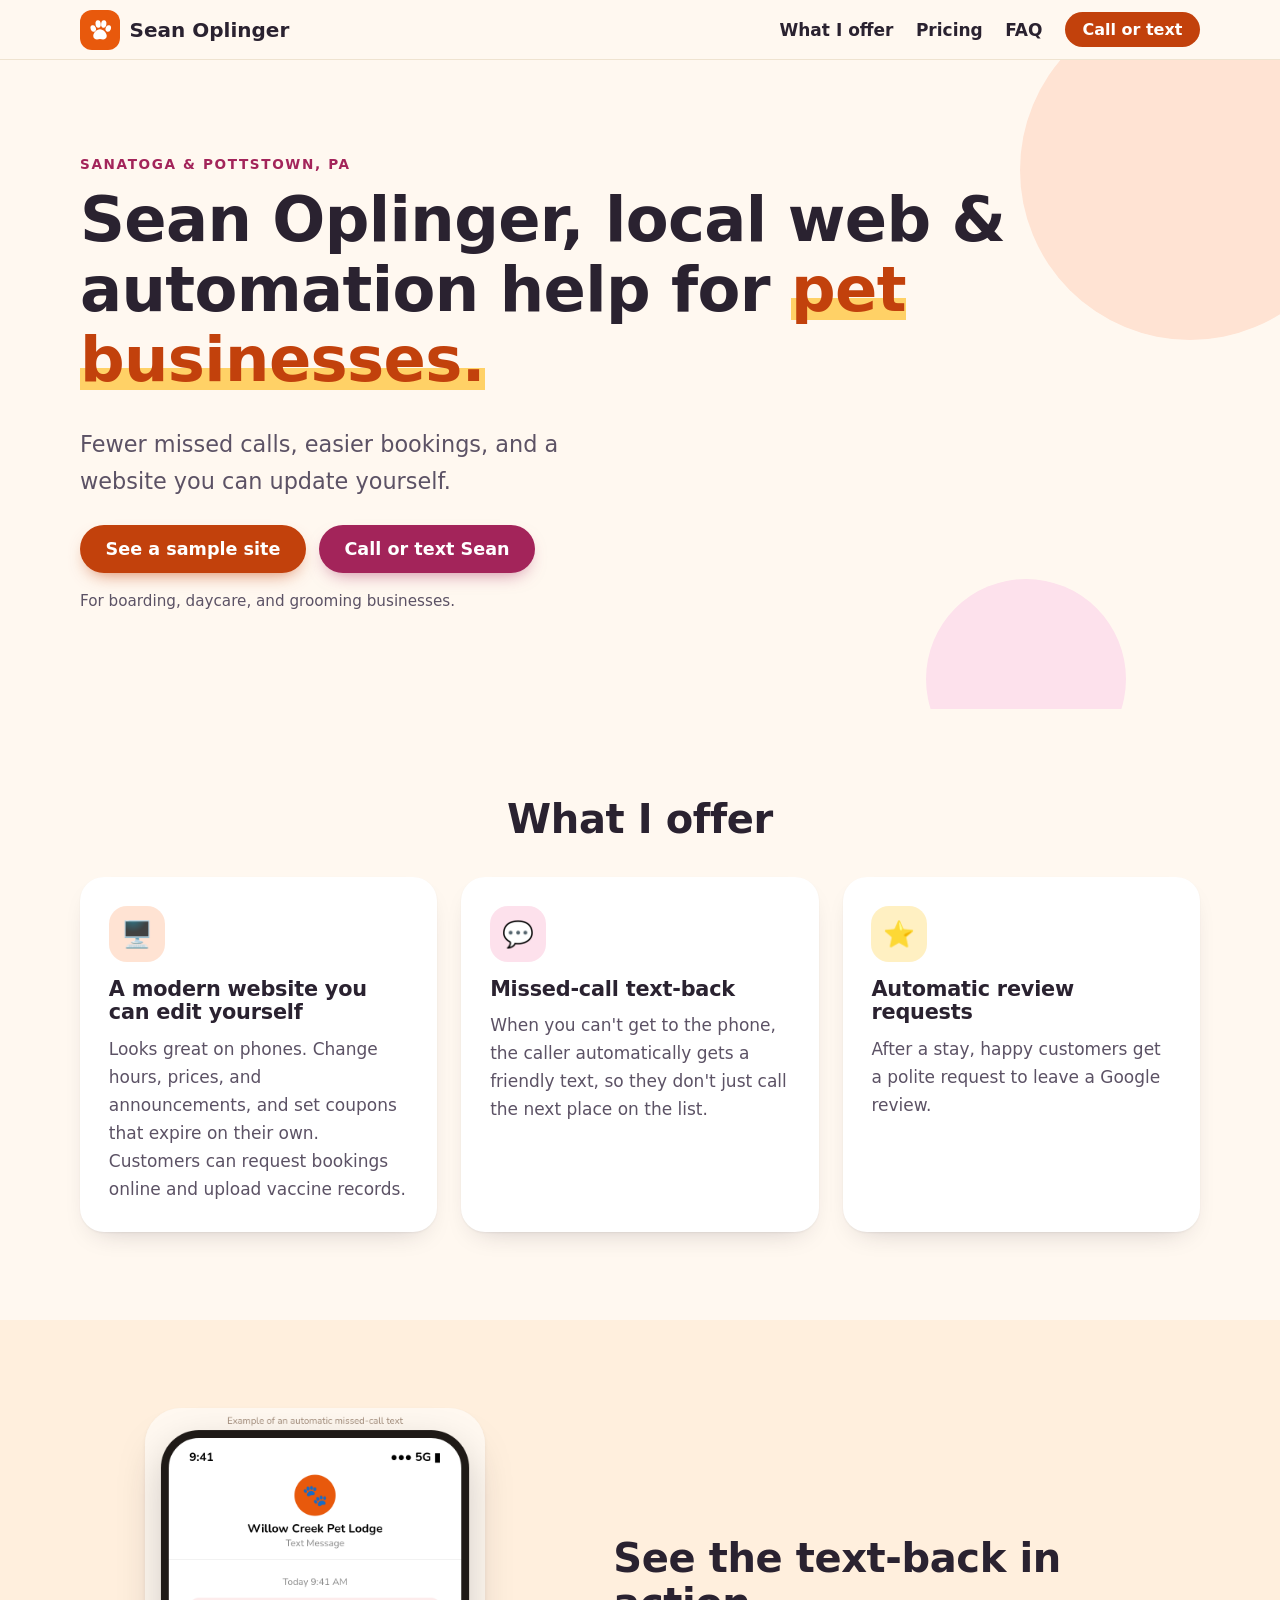
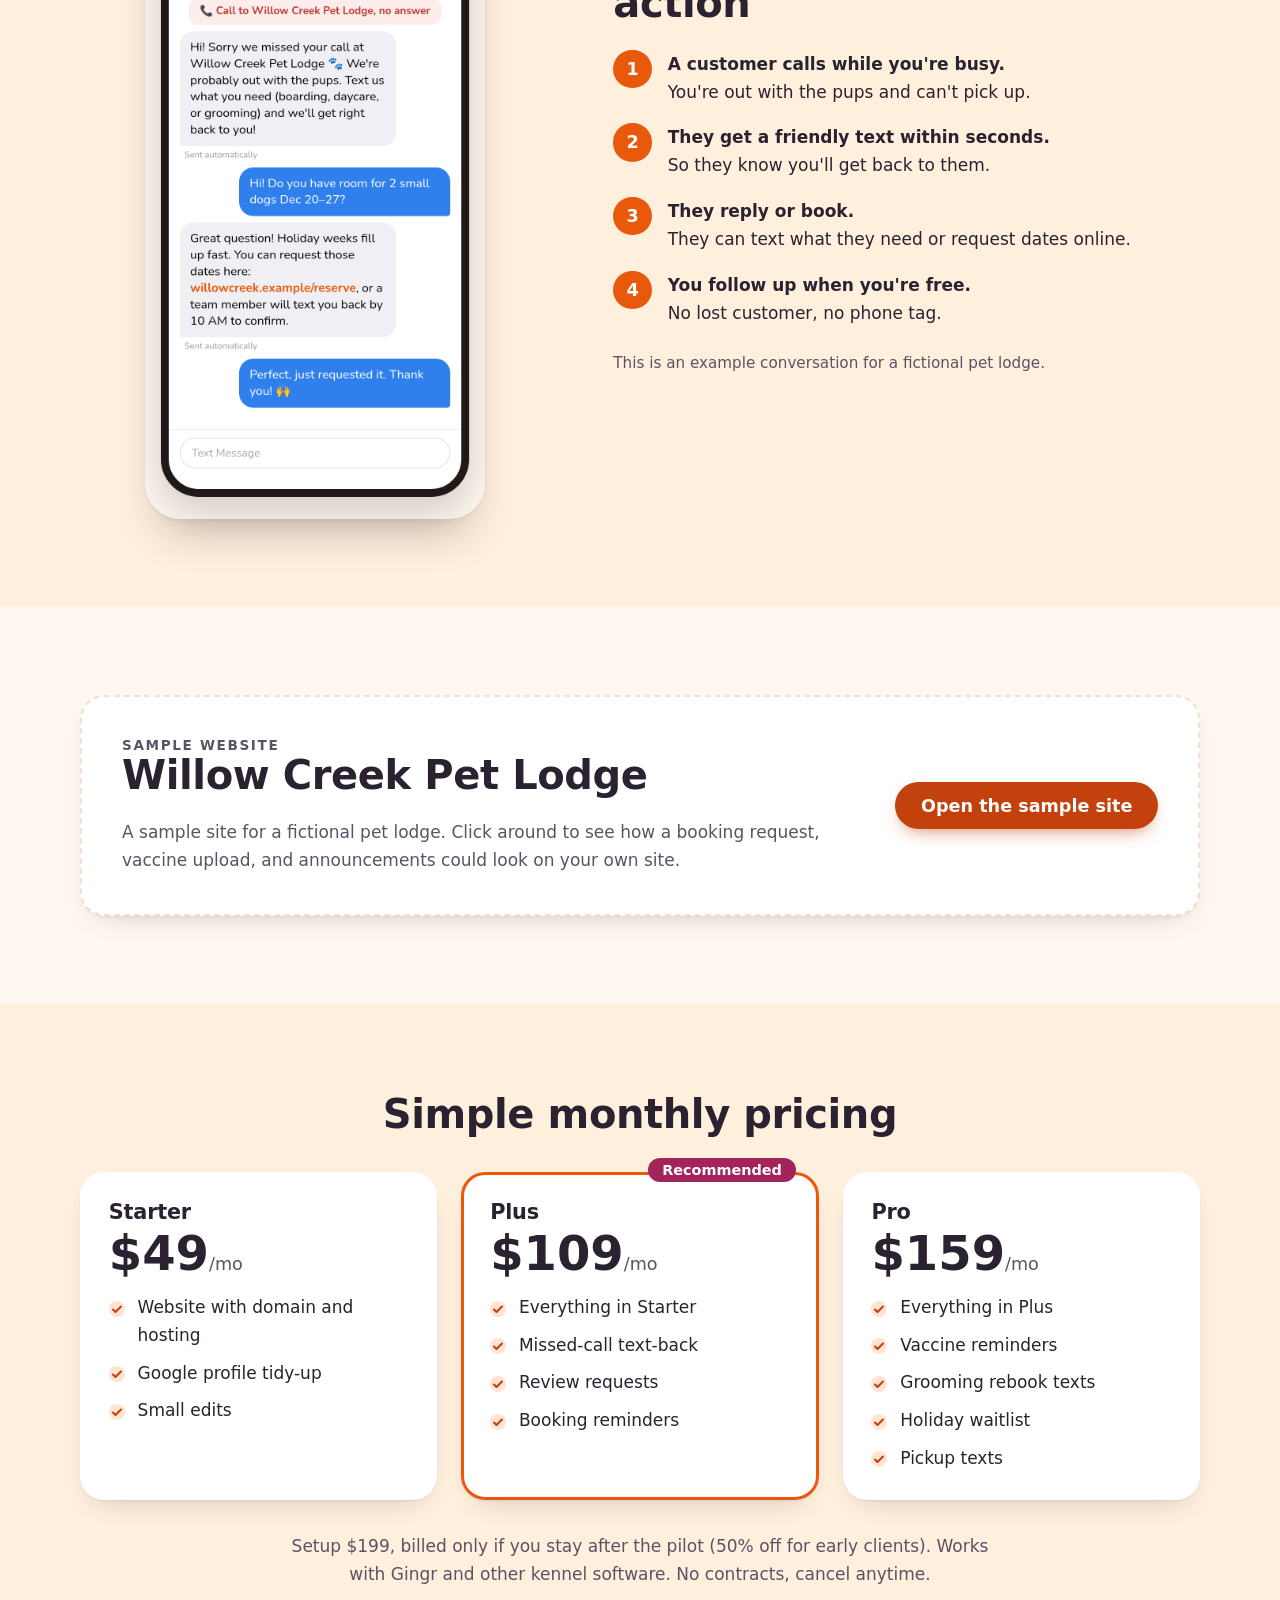
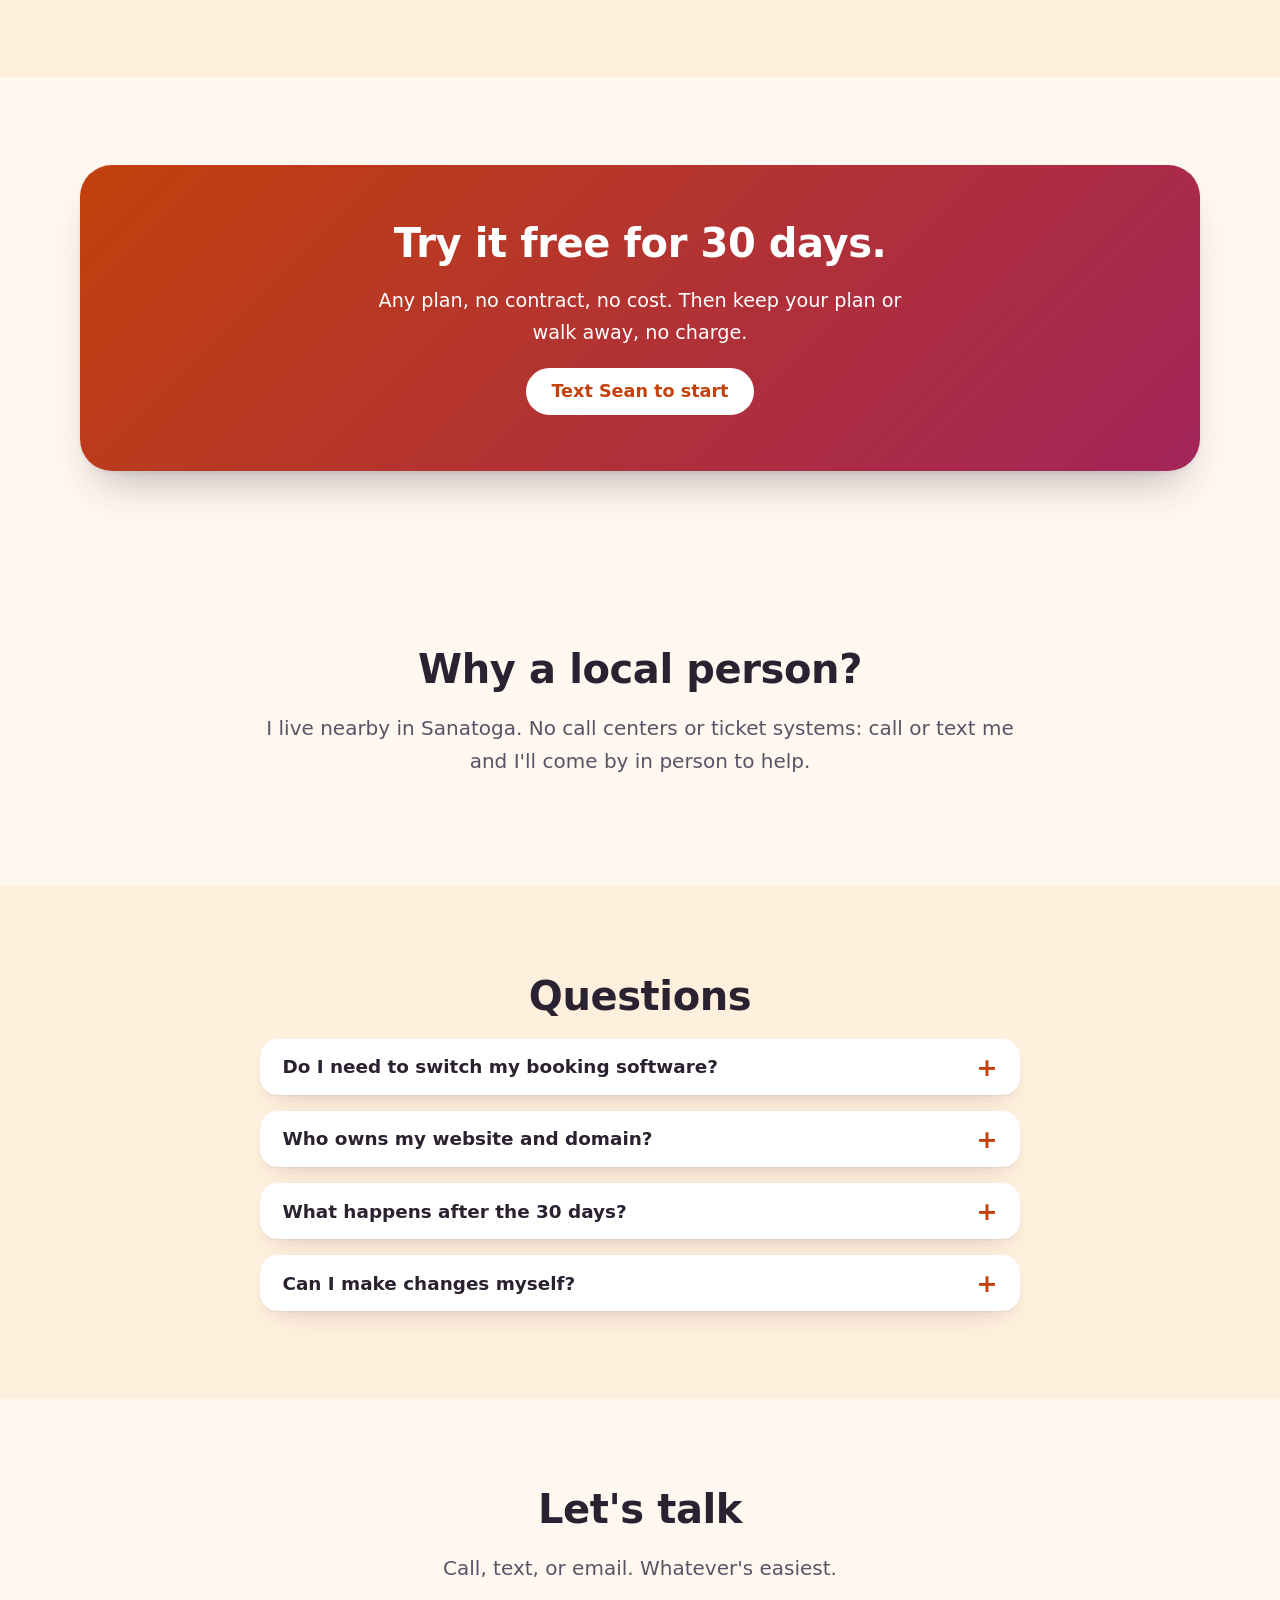
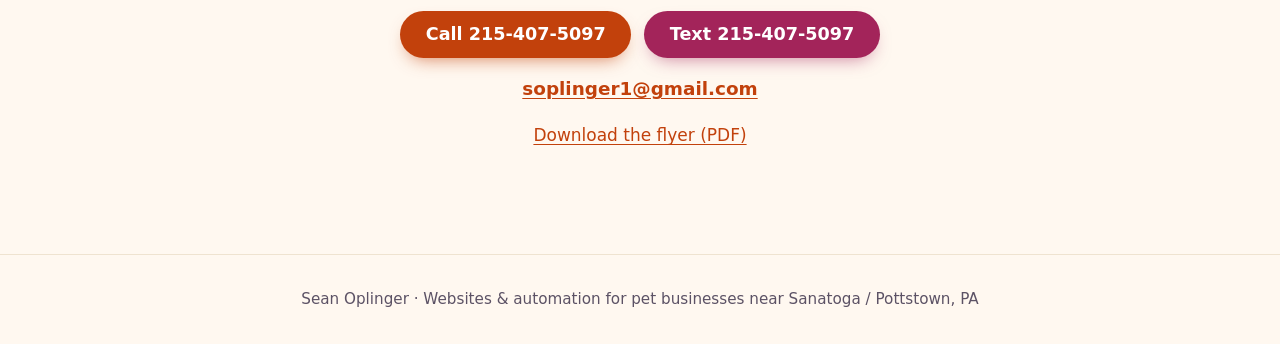
==== index.html @ 2d6a7df2 "Landing page" ====
<!doctype html>
<html lang="en">
<head>
<meta charset="utf-8">
<meta name="viewport" content="width=device-width, initial-scale=1">
<title>Sean Oplinger | Websites &amp; Automation for Pet Businesses near Pottstown, PA</title>
<meta name="description" content="Local web and automation help for pet businesses near Sanatoga and Pottstown, PA. Fewer missed calls, easier bookings, and a website you can update yourself. Try it free for 30 days.">
<meta property="og:type" content="website">
<meta property="og:title" content="Sean Oplinger: local web &amp; automation help for pet businesses">
<meta property="og:description" content="Fewer missed calls, easier bookings, and a website you can update yourself. Try any plan free for 30 days.">
<meta name="theme-color" content="#FFF8F0">
<script>document.documentElement.className="js"</script>
<link rel="icon" href="data:image/svg+xml,%3Csvg xmlns='http://www.w3.org/2000/svg' viewBox='0 0 64 64'%3E%3Crect width='64' height='64' rx='16' fill='%23E8590C'/%3E%3Cg fill='%23fff'%3E%3Cellipse cx='16' cy='30' rx='5' ry='6.5' transform='rotate(-20 16 30)'/%3E%3Cellipse cx='26' cy='19' rx='5' ry='7' transform='rotate(-6 26 19)'/%3E%3Cellipse cx='38' cy='19' rx='5' ry='7' transform='rotate(6 38 19)'/%3E%3Cellipse cx='48' cy='30' rx='5' ry='6.5' transform='rotate(20 48 30)'/%3E%3Cpath d='M32 33c-7 0-13 7-13 13 0 4 3 6 7 6 2 0 4-1 6-1s4 1 6 1c4 0 7-2 7-6 0-6-6-13-13-13z'/%3E%3C/g%3E%3C/svg%3E">
<link rel="stylesheet" href="fonts/fonts.css">
<link rel="stylesheet" href="css/styles.css">
</head>
<body>
<a class="skip" href="#main">Skip to content</a>

<header class="top">
  <div class="wrap top-in">
    <a class="brand" href="#top" aria-label="Sean Oplinger, home">
      <span class="logo"><svg class="paw" viewBox="0 0 64 64" aria-hidden="true"><ellipse cx="14" cy="28" rx="7" ry="9" transform="rotate(-20 14 28)"/><ellipse cx="27" cy="16" rx="7" ry="10" transform="rotate(-6 27 16)"/><ellipse cx="42" cy="16" rx="7" ry="10" transform="rotate(6 42 16)"/><ellipse cx="54" cy="28" rx="7" ry="9" transform="rotate(20 54 28)"/><path d="M32 30c-9 0-18 10-18 18 0 6 5 9 10 9 3 0 5-1 8-1s5 1 8 1c5 0 10-3 10-9 0-8-9-18-18-18z"/></svg></span>
      <span>Sean Oplinger</span>
    </a>
    <nav class="nav" aria-label="Main">
      <a href="#offer">What I offer</a>
      <a href="#pricing">Pricing</a>
      <a href="#faq">FAQ</a>
      <a class="btn btn-sm" href="tel:+12154075097">Call or text</a>
    </nav>
  </div>
</header>

<main id="main">
<section class="hero" id="top">
  <div class="blob b1" aria-hidden="true"></div>
  <div class="blob b2" aria-hidden="true"></div>
  <div class="wrap hero-in">
    <p class="eyebrow">Sanatoga &amp; Pottstown, PA</p>
    <h1>Sean Oplinger, local web &amp; automation help for <span class="hl">pet businesses.</span></h1>
    <p class="lead">Fewer missed calls, easier bookings, and a website you can update yourself.</p>
    <div class="btns">
      <a class="btn" href="https://soplinger.github.io/willow-creek-pet-lodge-demo/" target="_blank" rel="noopener">See a sample site</a>
      <a class="btn btn-alt" href="tel:+12154075097">Call or text Sean</a>
    </div>
    <p class="small">For boarding, daycare, and grooming businesses.</p>
  </div>
</section>

<section class="sec" id="offer">
  <div class="wrap">
    <h2 class="center">What I offer</h2>
    <div class="grid3">
      <article class="card reveal">
        <div class="ico" aria-hidden="true">🖥️</div>
        <h3>A modern website you can edit yourself</h3>
        <p>Looks great on phones. Change hours, prices, and announcements, and set coupons that expire on their own. Customers can request bookings online and upload vaccine records.</p>
      </article>
      <article class="card reveal">
        <div class="ico berry" aria-hidden="true">💬</div>
        <h3>Missed-call text-back</h3>
        <p>When you can't get to the phone, the caller automatically gets a friendly text, so they don't just call the next place on the list.</p>
      </article>
      <article class="card reveal">
        <div class="ico sun" aria-hidden="true">⭐</div>
        <h3>Automatic review requests</h3>
        <p>After a stay, happy customers get a polite request to leave a Google review.</p>
      </article>
    </div>
  </div>
</section>

<section class="sec tint" id="textback">
  <div class="wrap split">
    <div class="phone reveal">
      <img src="images/textback-mock.png" width="860" height="1800" loading="lazy" alt="A phone showing an example text conversation: a missed call, an automatic friendly reply, the customer asking about dates, and a reply with a booking link.">
    </div>
    <div>
      <h2>See the text-back in action</h2>
      <ol class="steps">
        <li><span class="n">1</span><div><strong>A customer calls while you're busy.</strong><br>You're out with the pups and can't pick up.</div></li>
        <li><span class="n">2</span><div><strong>They get a friendly text within seconds.</strong><br>So they know you'll get back to them.</div></li>
        <li><span class="n">3</span><div><strong>They reply or book.</strong><br>They can text what they need or request dates online.</div></li>
        <li><span class="n">4</span><div><strong>You follow up when you're free.</strong><br>No lost customer, no phone tag.</div></li>
      </ol>
      <p class="small">This is an example conversation for a fictional pet lodge.</p>
    </div>
  </div>
</section>

<section class="sec" id="sample">
  <div class="wrap">
    <div class="sample reveal">
      <div>
        <p class="eyebrow">Sample website</p>
        <h2>Willow Creek Pet Lodge</h2>
        <p>A sample site for a fictional pet lodge. Click around to see how a booking request, vaccine upload, and announcements could look on your own site.</p>
      </div>
      <a class="btn" href="https://soplinger.github.io/willow-creek-pet-lodge-demo/" target="_blank" rel="noopener">Open the sample site</a>
    </div>
  </div>
</section>

<section class="sec tint" id="pricing">
  <div class="wrap">
    <h2 class="center">Simple monthly pricing</h2>
    <div class="grid3 prices">
      <article class="card price reveal">
        <h3>Starter</h3>
        <p class="amt">$49<span>/mo</span></p>
        <ul>
          <li>Website with domain and hosting</li>
          <li>Google profile tidy-up</li>
          <li>Small edits</li>
        </ul>
      </article>
      <article class="card price feat reveal">
        <span class="badge">Recommended</span>
        <h3>Plus</h3>
        <p class="amt">$109<span>/mo</span></p>
        <ul>
          <li>Everything in Starter</li>
          <li>Missed-call text-back</li>
          <li>Review requests</li>
          <li>Booking reminders</li>
        </ul>
      </article>
      <article class="card price reveal">
        <h3>Pro</h3>
        <p class="amt">$159<span>/mo</span></p>
        <ul>
          <li>Everything in Plus</li>
          <li>Vaccine reminders</li>
          <li>Grooming rebook texts</li>
          <li>Holiday waitlist</li>
          <li>Pickup texts</li>
        </ul>
      </article>
    </div>
    <p class="fine">Setup $199, billed only if you stay after the pilot (50% off for early clients). Works with Gingr and other kennel software. No contracts, cancel anytime.</p>
  </div>
</section>

<section class="sec">
  <div class="wrap">
    <div class="pilot reveal">
      <h2>Try it free for 30 days.</h2>
      <p>Any plan, no contract, no cost. Then keep your plan or walk away, no charge.</p>
      <a class="btn btn-light" href="sms:+12154075097">Text Sean to start</a>
    </div>
  </div>
</section>

<section class="sec" id="local">
  <div class="wrap narrow center">
    <h2>Why a local person?</h2>
    <p class="lead2">I live nearby in Sanatoga. No call centers or ticket systems: call or text me and I'll come by in person to help.</p>
  </div>
</section>

<section class="sec tint" id="faq">
  <div class="wrap narrow">
    <h2 class="center">Questions</h2>
    <details class="qa"><summary>Do I need to switch my booking software?</summary><p>No. It works alongside Gingr and other kennel software.</p></details>
    <details class="qa"><summary>Who owns my website and domain?</summary><p>You do.</p></details>
    <details class="qa"><summary>What happens after the 30 days?</summary><p>Keep your plan or walk away, no charge.</p></details>
    <details class="qa"><summary>Can I make changes myself?</summary><p>Yes. There's a simple editor, or text me and I'll do it.</p></details>
  </div>
</section>

<section class="sec" id="contact">
  <div class="wrap narrow center">
    <h2>Let's talk</h2>
    <p class="lead2">Call, text, or email. Whatever's easiest.</p>
    <div class="btns c">
      <a class="btn" href="tel:+12154075097">Call 215-407-5097</a>
      <a class="btn btn-alt" href="sms:+12154075097">Text 215-407-5097</a>
    </div>
    <p><a class="mail" href="mailto:soplinger1@gmail.com">soplinger1@gmail.com</a></p>
    <p><a href="sean-oplinger-flyer.pdf" download>Download the flyer (PDF)</a></p>
  </div>
</section>
</main>

<footer class="foot">
  <div class="wrap">
    <p>Sean Oplinger · Websites &amp; automation for pet businesses near Sanatoga / Pottstown, PA</p>
  </div>
</footer>

<nav class="bar" aria-label="Quick contact">
  <a href="tel:+12154075097">Call</a>
  <a href="sms:+12154075097">Text</a>
  <a href="mailto:soplinger1@gmail.com">Email</a>
</nav>
<script src="js/main.js" defer></script>
</body>
</html>
---- fonts/fonts.css ----
@font-face{font-family:"Fredoka";font-weight:500;src:url(fonts/Fredoka-500.ttf) format("truetype")}
@font-face{font-family:"Fredoka";font-weight:600;src:url(fonts/Fredoka-600.ttf) format("truetype")}
@font-face{font-family:"Fredoka";font-weight:700;src:url(fonts/Fredoka-700.ttf) format("truetype")}
@font-face{font-family:"Nunito";font-weight:400;src:url(fonts/Nunito-400.ttf) format("truetype")}
@font-face{font-family:"Nunito";font-weight:600;src:url(fonts/Nunito-600.ttf) format("truetype")}
@font-face{font-family:"Nunito";font-weight:700;src:url(fonts/Nunito-700.ttf) format("truetype")}
@font-face{font-family:"Nunito";font-weight:800;src:url(fonts/Nunito-800.ttf) format("truetype")}
---- css/styles.css ----
:root{--cream:#FFF8F0;--cream2:#FFEFDD;--card:#fff;--ink:#2A2230;--muted:#5C5265;--line:#EFE3D0;
--o:#E8590C;--od:#C2410C;--berry:#A3245A;--berry-s:#FDE1EC;--sun:#FFD166;--sun-s:#FFF0C2;--o-s:#FFE3D3;
--r:24px;--shadow:0 1px 2px rgba(42,34,48,.06),0 12px 28px -16px rgba(42,34,48,.28);
--lift:0 2px 4px rgba(42,34,48,.06),0 26px 44px -20px rgba(42,34,48,.36);
--display:"Fredoka","Nunito",ui-rounded,system-ui,sans-serif;--body:"Nunito",system-ui,-apple-system,"Segoe UI",Roboto,sans-serif}
*,*::before,*::after{box-sizing:border-box}
html{scroll-behavior:smooth;scroll-padding-top:5rem;-webkit-text-size-adjust:100%}
body{margin:0;font:400 1.0625rem/1.65 var(--body);color:var(--ink);background:var(--cream);overflow-x:hidden;padding-bottom:76px}
img{max-width:100%;height:auto;display:block}
h1,h2,h3{font-family:var(--display);line-height:1.12;margin:0 0 .5em;font-weight:600;letter-spacing:-.01em}
h1{font-size:clamp(2.2rem,6vw,3.9rem);font-weight:700}
h2{font-size:clamp(1.7rem,3.6vw,2.5rem)}
h3{font-size:1.3rem}
p{margin:0 0 1em}
a{color:var(--od);text-underline-offset:3px}
:focus-visible{outline:3px solid var(--ink);outline-offset:3px;border-radius:8px}
.wrap{width:min(1120px,100% - 2.5rem);margin-inline:auto}
.narrow{width:min(760px,100% - 2.5rem)}
.center{text-align:center}
.skip{position:absolute;left:-999px;top:0;background:var(--ink);color:#fff;padding:.6rem 1rem;z-index:99}
.skip:focus{left:0}
.sec{padding:clamp(3rem,8vw,5.5rem) 0}
.tint{background:var(--cream2)}
.eyebrow{font:700 .85rem var(--body);letter-spacing:.12em;text-transform:uppercase;color:var(--berry);margin-bottom:.8rem}
.small{font-size:.95rem;color:var(--muted)}
.lead{font-size:clamp(1.15rem,2.4vw,1.4rem);color:var(--muted);max-width:34rem}
.lead2{font-size:1.25rem;color:var(--muted)}

/* header */
.top{position:sticky;top:0;z-index:20;background:rgba(255,248,240,.9);backdrop-filter:blur(10px);border-bottom:1px solid var(--line)}
.top-in{display:flex;align-items:center;justify-content:space-between;padding:.6rem 0}
.brand{display:flex;align-items:center;gap:.6rem;font:600 1.25rem var(--display);color:var(--ink);text-decoration:none}
.logo{width:40px;height:40px;border-radius:12px;background:var(--o);display:grid;place-items:center}
.paw{width:24px;height:24px;fill:#fff}
.nav{display:flex;align-items:center;gap:1.4rem}
.nav a:not(.btn){color:var(--ink);text-decoration:none;font-weight:700}
.nav a:not(.btn):hover{color:var(--od)}
@media(max-width:700px){.nav a:not(.btn){display:none}}

/* buttons */
.btn{display:inline-block;background:var(--od);color:#fff;font:600 1.1rem var(--display);padding:.85rem 1.6rem;border-radius:999px;text-decoration:none;box-shadow:0 8px 18px -8px rgba(194,65,12,.7);transition:transform .2s,box-shadow .2s,background .2s;text-align:center}
.btn:hover{background:#A8360A;color:#fff;transform:translateY(-2px);box-shadow:0 14px 22px -10px rgba(194,65,12,.7)}
.btn-alt{background:var(--berry);box-shadow:0 8px 18px -8px rgba(163,36,90,.6)}
.btn-alt:hover{background:#861c49;box-shadow:0 14px 22px -10px rgba(163,36,90,.6)}
.btn-sm{padding:.5rem 1.1rem;font-size:1rem;box-shadow:none}
.btn-light{background:#fff;color:var(--od);box-shadow:none}
.btn-light:hover{background:var(--sun-s);color:var(--od)}
.btns{display:flex;flex-wrap:wrap;gap:.8rem;margin:1.6rem 0 1rem}
.btns.c{justify-content:center}

/* hero */
.hero{position:relative;overflow:hidden;padding:clamp(3rem,9vw,6rem) 0 clamp(3rem,8vw,5rem)}
.hero-in{position:relative;z-index:1}
.hero h1{max-width:15em}
.hl{color:var(--od);background:linear-gradient(transparent 62%,var(--sun) 62% 92%,transparent 92%)}
.blob{position:absolute;border-radius:50%;z-index:0;animation:float 9s ease-in-out infinite}
.b1{width:340px;height:340px;background:var(--o-s);right:-80px;top:-60px}
.b2{width:200px;height:200px;background:var(--berry-s);right:12%;bottom:-70px;animation-delay:-4s}
@keyframes float{50%{transform:translateY(18px) scale(1.04)}}

/* cards */
.grid3{display:grid;gap:1.5rem;margin-top:2.2rem}
@media(min-width:860px){.grid3{grid-template-columns:repeat(3,1fr)}}
.card{background:var(--card);border-radius:var(--r);padding:1.8rem;box-shadow:var(--shadow);position:relative;transition:transform .25s,box-shadow .25s}
.card:hover{transform:translateY(-4px);box-shadow:var(--lift)}
.card p{color:var(--muted);margin:0}
.ico{width:56px;height:56px;border-radius:18px;background:var(--o-s);display:grid;place-items:center;font-size:1.6rem;margin-bottom:1rem}
.ico.berry{background:var(--berry-s)}.ico.sun{background:var(--sun-s)}

/* text-back */
.split{display:grid;gap:2.5rem;align-items:center}
@media(min-width:860px){.split{grid-template-columns:minmax(0,.8fr) 1fr;gap:4rem}}
.phone{max-width:340px;margin-inline:auto;border-radius:36px;box-shadow:var(--lift);overflow:hidden;background:#FBF4EC}
.steps{list-style:none;margin:1.5rem 0;padding:0;display:grid;gap:1.1rem}
.steps li{display:flex;gap:1rem;align-items:flex-start}
.n{flex:none;width:2.4rem;height:2.4rem;border-radius:50%;background:var(--o);color:#fff;font:600 1.1rem var(--display);display:grid;place-items:center}

/* sample */
.sample{display:flex;flex-wrap:wrap;gap:1.5rem;align-items:center;justify-content:space-between;background:var(--card);border-radius:var(--r);padding:clamp(1.5rem,4vw,2.5rem);box-shadow:var(--shadow);border:2px dashed var(--line)}
.sample div{flex:1 1 20rem}
.sample p{color:var(--muted);margin:0}

/* pricing */
.prices{align-items:stretch}
.price h3{margin-bottom:.2rem}
.amt{font:700 3rem/1 var(--display);color:var(--ink)!important;margin:.3rem 0 1rem!important}
.amt span{font-size:1.1rem;color:var(--muted);font-weight:500}
.price ul{list-style:none;margin:0;padding:0;display:grid;gap:.6rem}
.price li{padding-left:1.8rem;position:relative}
.price li::before{content:"";position:absolute;left:0;top:.45em;width:1rem;height:1rem;border-radius:50%;background:var(--o-s) url("data:image/svg+xml,%3Csvg xmlns='http://www.w3.org/2000/svg' viewBox='0 0 16 16'%3E%3Cpath d='M4 8.5l2.5 2.5L12 5.5' fill='none' stroke='%23C2410C' stroke-width='2' stroke-linecap='round' stroke-linejoin='round'/%3E%3C/svg%3E") center/contain}
.feat{outline:3px solid var(--o);outline-offset:-3px}
.badge{position:absolute;top:-14px;right:1.4rem;background:var(--berry);color:#fff;font:600 .9rem var(--display);padding:.25rem .9rem;border-radius:999px}
.fine{max-width:44rem;margin:2rem auto 0;text-align:center;color:var(--muted)}

/* pilot */
.pilot{background:linear-gradient(135deg,var(--od),var(--berry));color:#fff;border-radius:32px;padding:clamp(2rem,6vw,3.5rem);text-align:center;box-shadow:var(--lift)}
.pilot h2{color:#fff}
.pilot p{font-size:1.2rem;max-width:34rem;margin-inline:auto}

/* faq */
.qa{background:var(--card);border-radius:18px;box-shadow:var(--shadow);margin-top:1rem;padding:0 1.4rem}
.qa summary{cursor:pointer;font:600 1.15rem var(--display);padding:1.1rem 2rem 1.1rem 0;list-style:none;position:relative}
.qa summary::-webkit-details-marker{display:none}
.qa summary::after{content:"+";position:absolute;right:0;top:50%;transform:translateY(-50%);font-size:1.6rem;color:var(--od);transition:transform .2s}
.qa[open] summary::after{transform:translateY(-50%) rotate(45deg)}
.qa p{color:var(--muted);margin:0 0 1.2rem}

.mail{font-weight:700;font-size:1.15rem}
.foot{padding:2rem 0;text-align:center;color:var(--muted);font-size:.95rem;border-top:1px solid var(--line)}
.foot p{margin:0}

/* sticky mobile bar */
.bar{position:fixed;left:0;right:0;bottom:0;z-index:30;display:flex;gap:.5rem;padding:.6rem .8rem calc(.6rem + env(safe-area-inset-bottom));background:rgba(255,255,255,.95);backdrop-filter:blur(8px);box-shadow:0 -6px 20px rgba(42,34,48,.12)}
.bar a{flex:1;text-align:center;padding:.75rem;border-radius:14px;background:var(--o-s);color:var(--od);font:600 1.05rem var(--display);text-decoration:none}
.bar a:first-child{background:var(--od);color:#fff}
@media(min-width:760px){.bar{display:none}body{padding-bottom:0}}

/* motion */
.js .reveal{opacity:0;transform:translateY(18px);transition:opacity .6s ease,transform .6s ease}
.js .reveal.in{opacity:1;transform:none}
@media(prefers-reduced-motion:reduce){*{animation:none!important;transition:none!important;scroll-behavior:auto!important}.reveal{opacity:1;transform:none}}
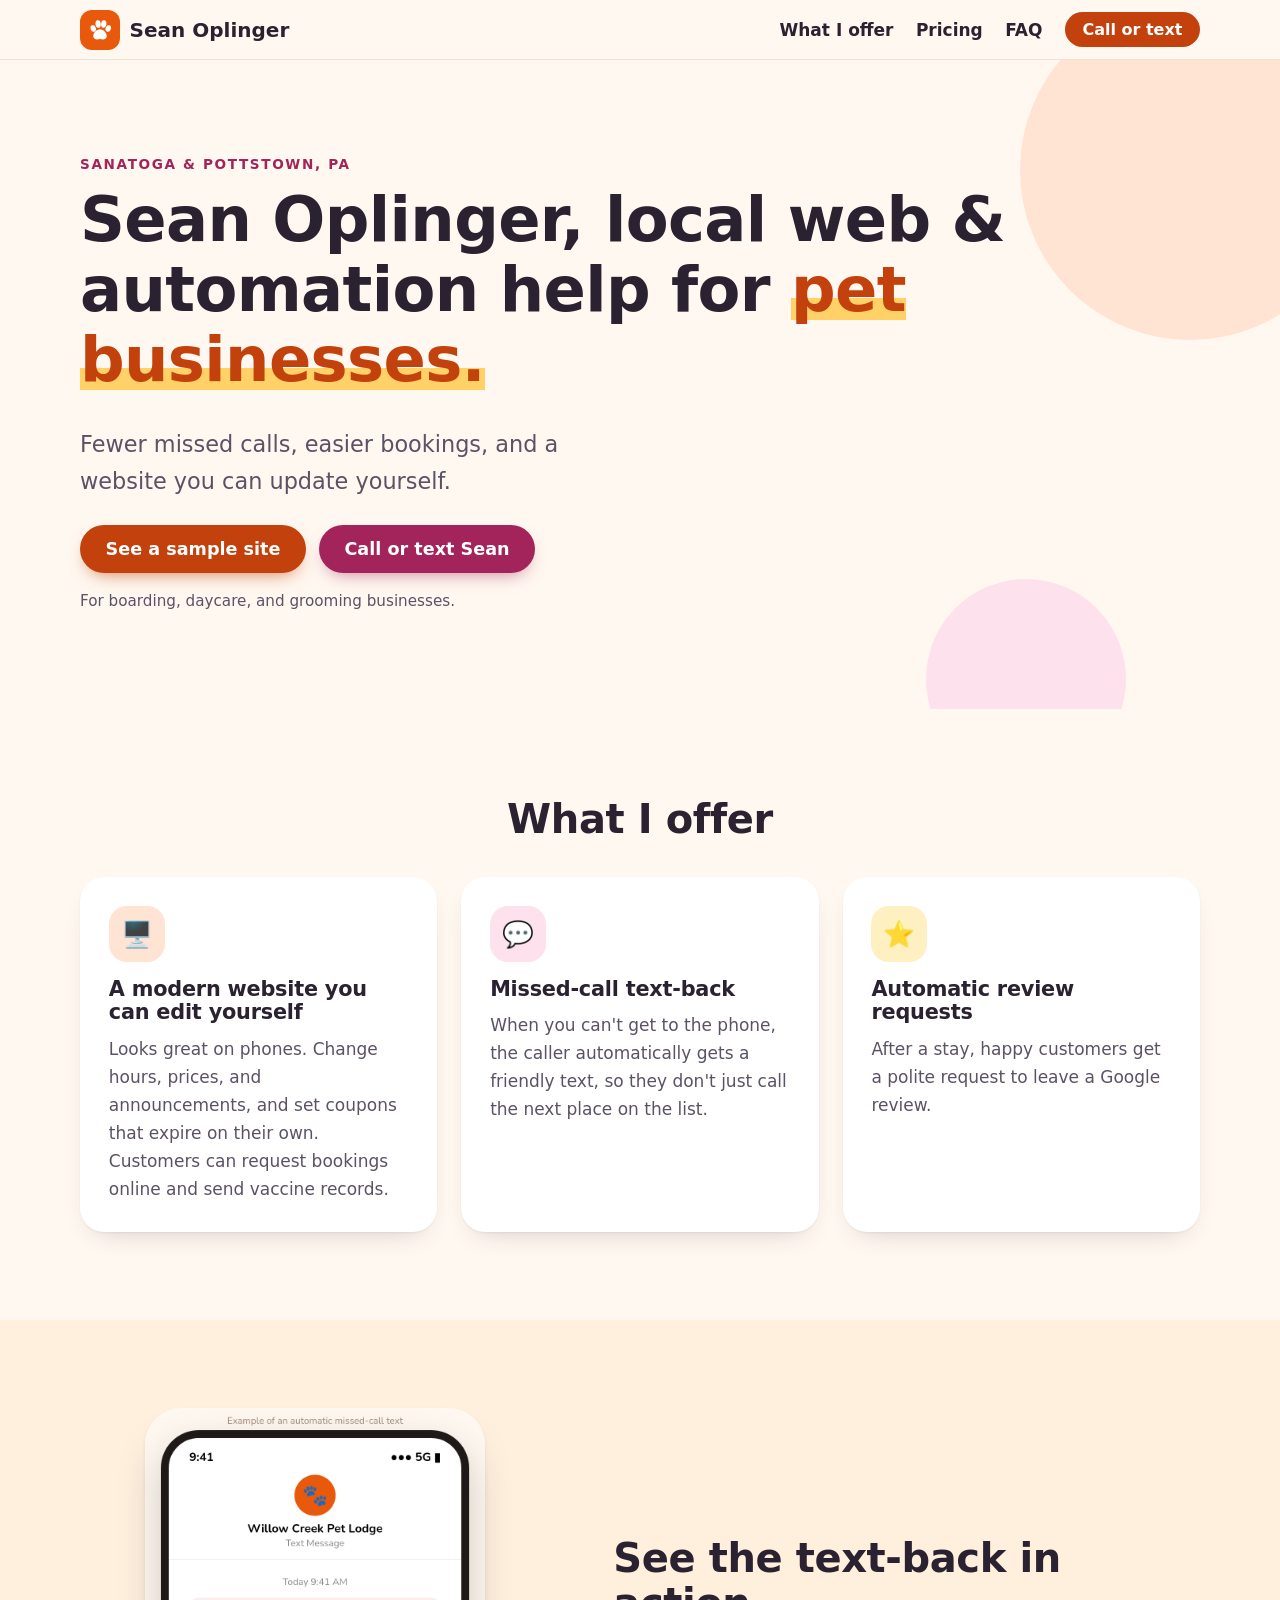
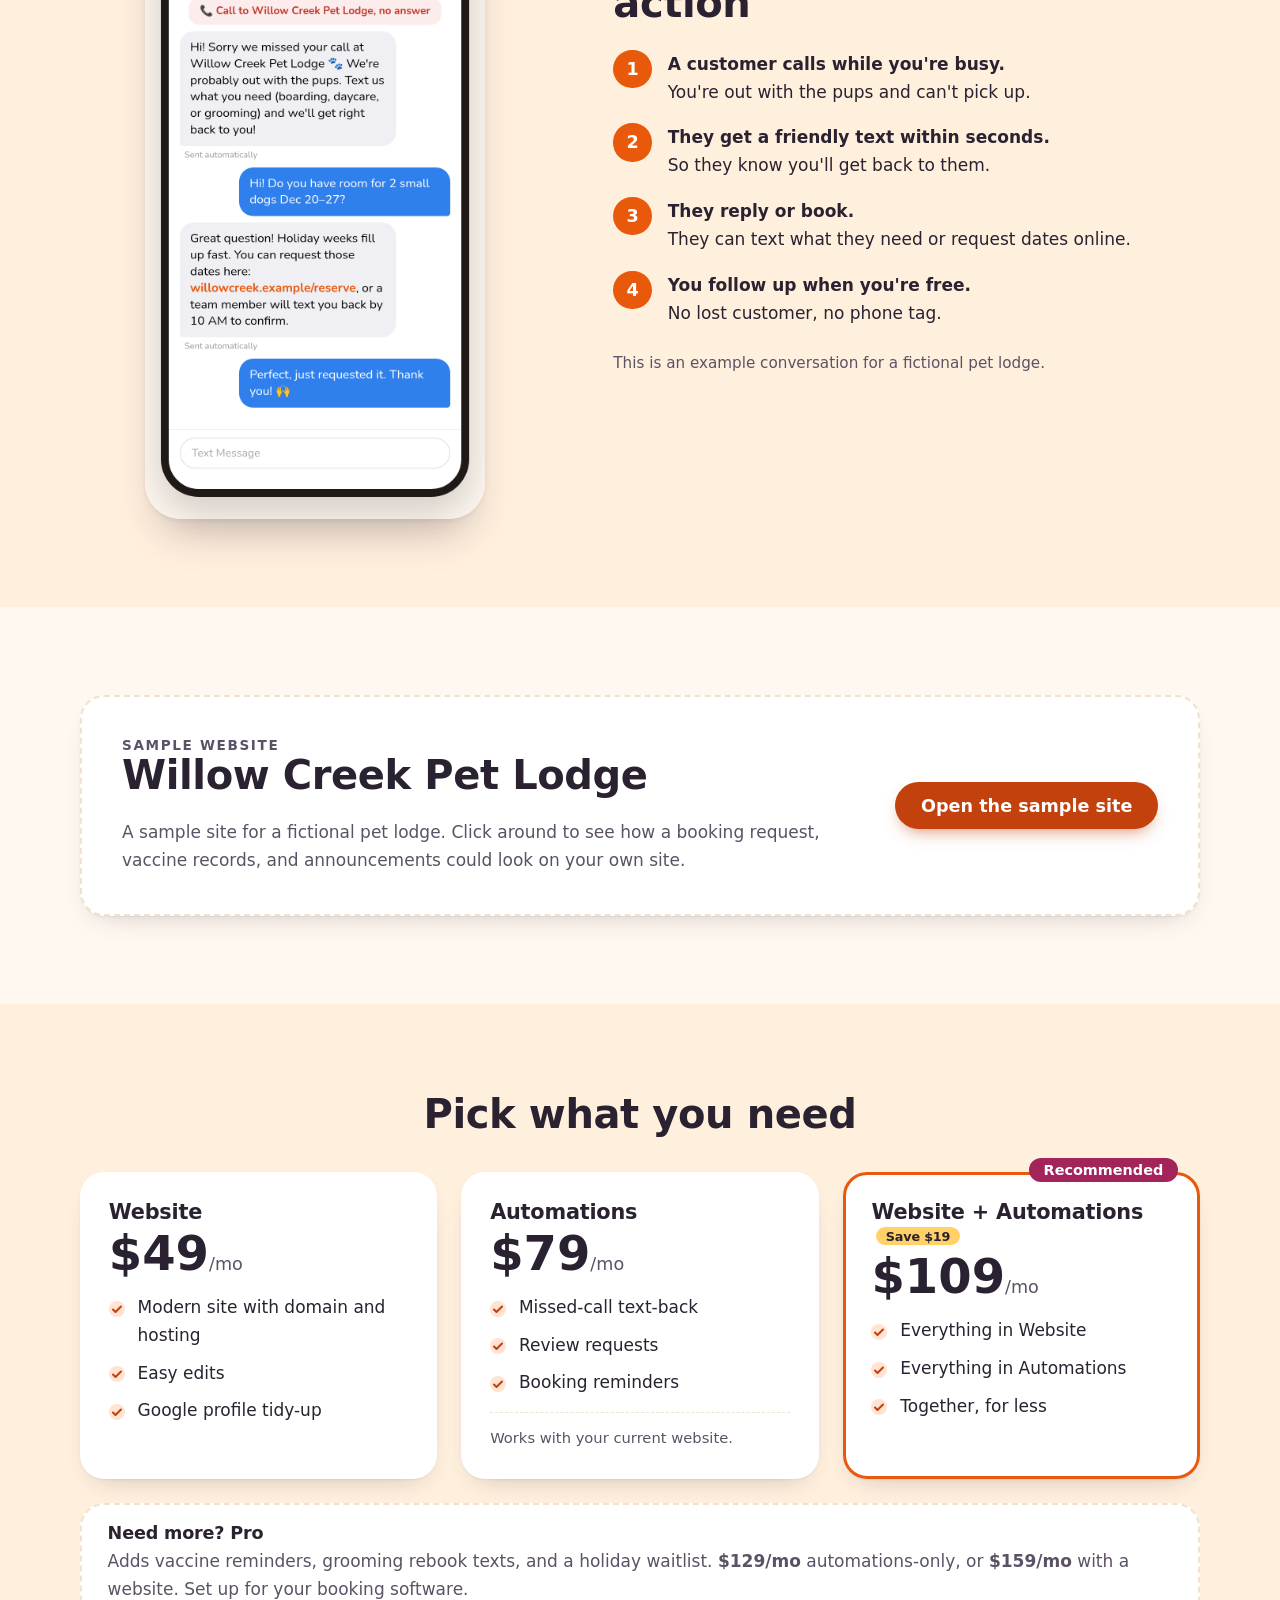
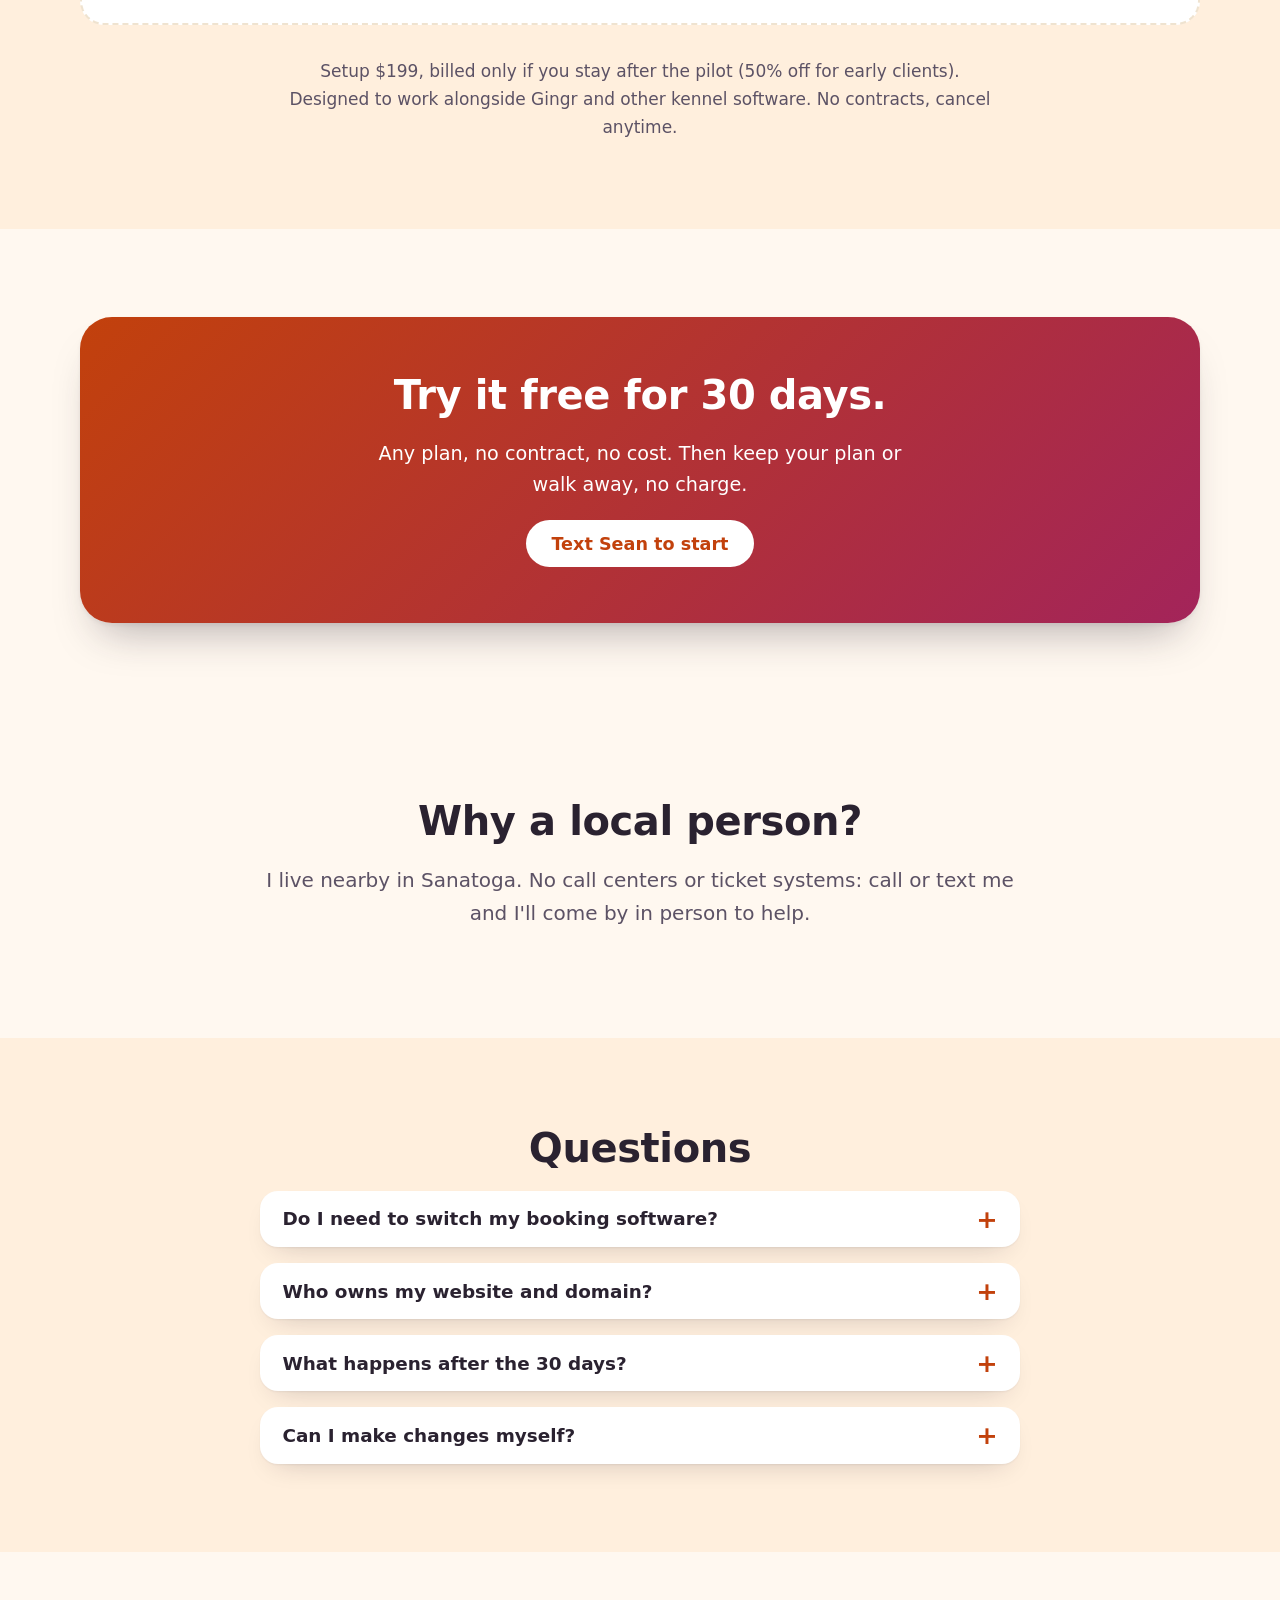
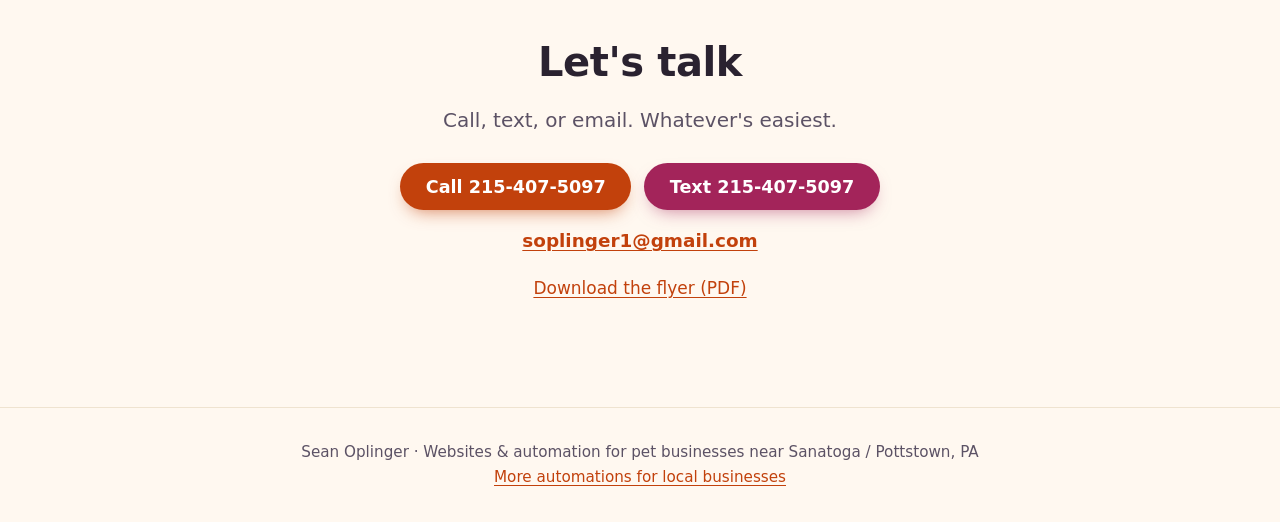
==== commit 2751133f: "Pick-what-you-need pricing, honesty edits, new flyer" ====
--- a/index.html
+++ b/index.html
@@ -55,7 +55,7 @@
       <article class="card reveal">
         <div class="ico" aria-hidden="true">🖥️</div>
         <h3>A modern website you can edit yourself</h3>
-        <p>Looks great on phones. Change hours, prices, and announcements, and set coupons that expire on their own. Customers can request bookings online and upload vaccine records.</p>
+        <p>Looks great on phones. Change hours, prices, and announcements, and set coupons that expire on their own. Customers can request bookings online and send vaccine records.</p>
       </article>
       <article class="card reveal">
         <div class="ico berry" aria-hidden="true">💬</div>
@@ -95,7 +95,7 @@
       <div>
         <p class="eyebrow">Sample website</p>
         <h2>Willow Creek Pet Lodge</h2>
-        <p>A sample site for a fictional pet lodge. Click around to see how a booking request, vaccine upload, and announcements could look on your own site.</p>
+        <p>A sample site for a fictional pet lodge. Click around to see how a booking request, vaccine records, and announcements could look on your own site.</p>
       </div>
       <a class="btn" href="https://soplinger.github.io/willow-creek-pet-lodge-demo/" target="_blank" rel="noopener">Open the sample site</a>
     </div>
@@ -104,41 +104,43 @@
 
 <section class="sec tint" id="pricing">
   <div class="wrap">
-    <h2 class="center">Simple monthly pricing</h2>
+    <h2 class="center">Pick what you need</h2>
     <div class="grid3 prices">
       <article class="card price reveal">
-        <h3>Starter</h3>
+        <h3>Website</h3>
         <p class="amt">$49<span>/mo</span></p>
         <ul>
-          <li>Website with domain and hosting</li>
+          <li>Modern site with domain and hosting</li>
+          <li>Easy edits</li>
           <li>Google profile tidy-up</li>
-          <li>Small edits</li>
         </ul>
       </article>
-      <article class="card price feat reveal">
-        <span class="badge">Recommended</span>
-        <h3>Plus</h3>
-        <p class="amt">$109<span>/mo</span></p>
+      <article class="card price reveal">
+        <h3>Automations</h3>
+        <p class="amt">$79<span>/mo</span></p>
         <ul>
-          <li>Everything in Starter</li>
           <li>Missed-call text-back</li>
           <li>Review requests</li>
           <li>Booking reminders</li>
         </ul>
-      </article>
-      <article class="card price reveal">
-        <h3>Pro</h3>
-        <p class="amt">$159<span>/mo</span></p>
+        <p class="note">Works with your current website.</p>
+      </article>
+      <article class="card price feat reveal">
+        <span class="badge">Recommended</span>
+        <h3>Website + Automations <span class="save">Save $19</span></h3>
+        <p class="amt">$109<span>/mo</span></p>
         <ul>
-          <li>Everything in Plus</li>
-          <li>Vaccine reminders</li>
-          <li>Grooming rebook texts</li>
-          <li>Holiday waitlist</li>
-          <li>Pickup texts</li>
+          <li>Everything in Website</li>
+          <li>Everything in Automations</li>
+          <li>Together, for less</li>
         </ul>
       </article>
     </div>
-    <p class="fine">Setup $199, billed only if you stay after the pilot (50% off for early clients). Works with Gingr and other kennel software. No contracts, cancel anytime.</p>
+    <article class="card more reveal">
+      <h3>Need more? Pro</h3>
+      <p>Adds vaccine reminders, grooming rebook texts, and a holiday waitlist. <strong>$129/mo</strong> automations-only, or <strong>$159/mo</strong> with a website. Set up for your booking software.</p>
+    </article>
+    <p class="fine">Setup $199, billed only if you stay after the pilot (50% off for early clients). Designed to work alongside Gingr and other kennel software. No contracts, cancel anytime.</p>
   </div>
 </section>
 
@@ -162,7 +164,7 @@
 <section class="sec tint" id="faq">
   <div class="wrap narrow">
     <h2 class="center">Questions</h2>
-    <details class="qa"><summary>Do I need to switch my booking software?</summary><p>No. It works alongside Gingr and other kennel software.</p></details>
+    <details class="qa"><summary>Do I need to switch my booking software?</summary><p>No. It's designed to work alongside Gingr and other kennel software.</p></details>
     <details class="qa"><summary>Who owns my website and domain?</summary><p>You do.</p></details>
     <details class="qa"><summary>What happens after the 30 days?</summary><p>Keep your plan or walk away, no charge.</p></details>
     <details class="qa"><summary>Can I make changes myself?</summary><p>Yes. There's a simple editor, or text me and I'll do it.</p></details>
@@ -186,6 +188,7 @@
 <footer class="foot">
   <div class="wrap">
     <p>Sean Oplinger · Websites &amp; automation for pet businesses near Sanatoga / Pottstown, PA</p>
+    <p><a href="https://automate.soplinger.com">More automations for local businesses</a></p>
   </div>
 </footer>
 
--- a/css/styles.css
+++ b/css/styles.css
@@ -119,3 +119,7 @@
 .js .reveal{opacity:0;transform:translateY(18px);transition:opacity .6s ease,transform .6s ease}
 .js .reveal.in{opacity:1;transform:none}
 @media(prefers-reduced-motion:reduce){*{animation:none!important;transition:none!important;scroll-behavior:auto!important}.reveal{opacity:1;transform:none}}
+.note{font-size:.92rem;margin-top:1rem!important;padding-top:.8rem;border-top:1px dashed var(--line)}
+.save{display:inline-block;font:800 .8rem var(--body);background:var(--sun);color:var(--ink);border-radius:999px;padding:.1rem .6rem;vertical-align:middle;margin-left:.3rem}
+.card.more{margin-top:1.5rem;padding:1.2rem 1.6rem;box-shadow:none;border:2px dashed var(--line)}
+.card.more h3{margin-bottom:.2rem;font-size:1.1rem}
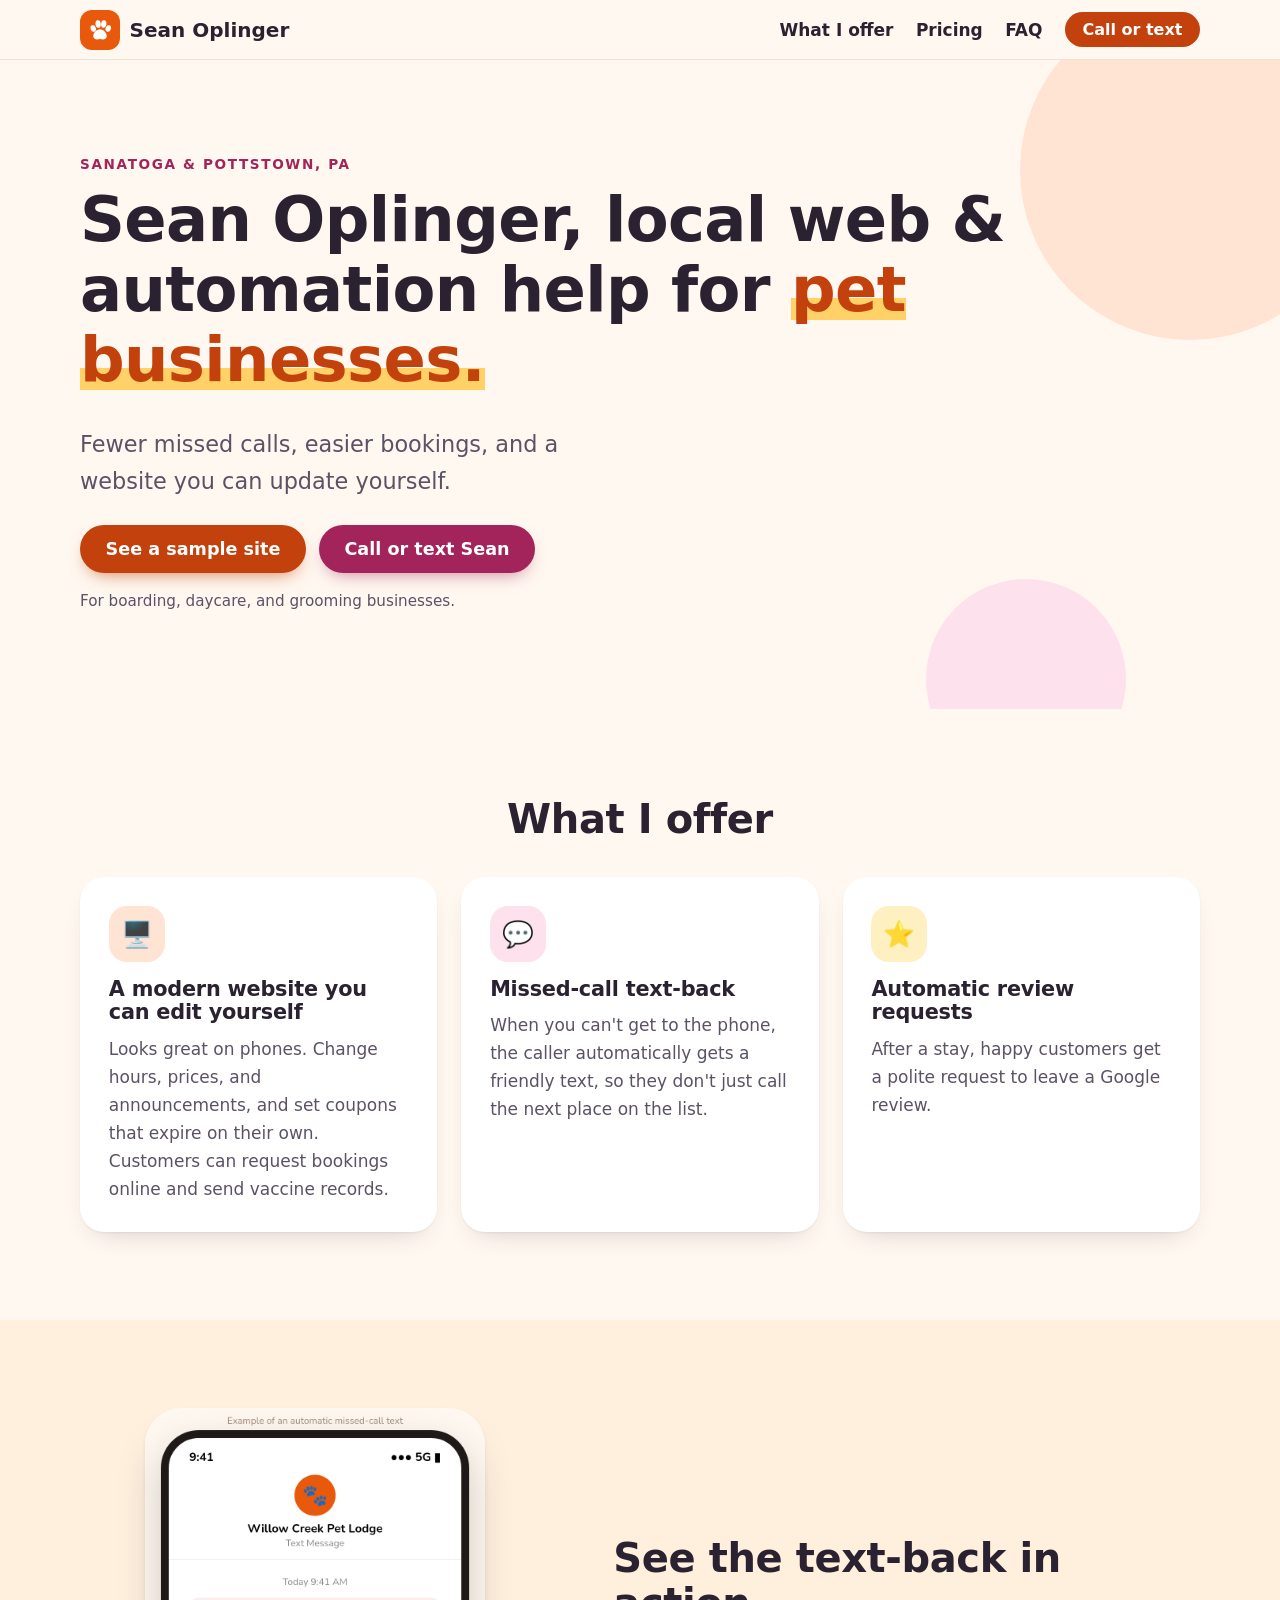
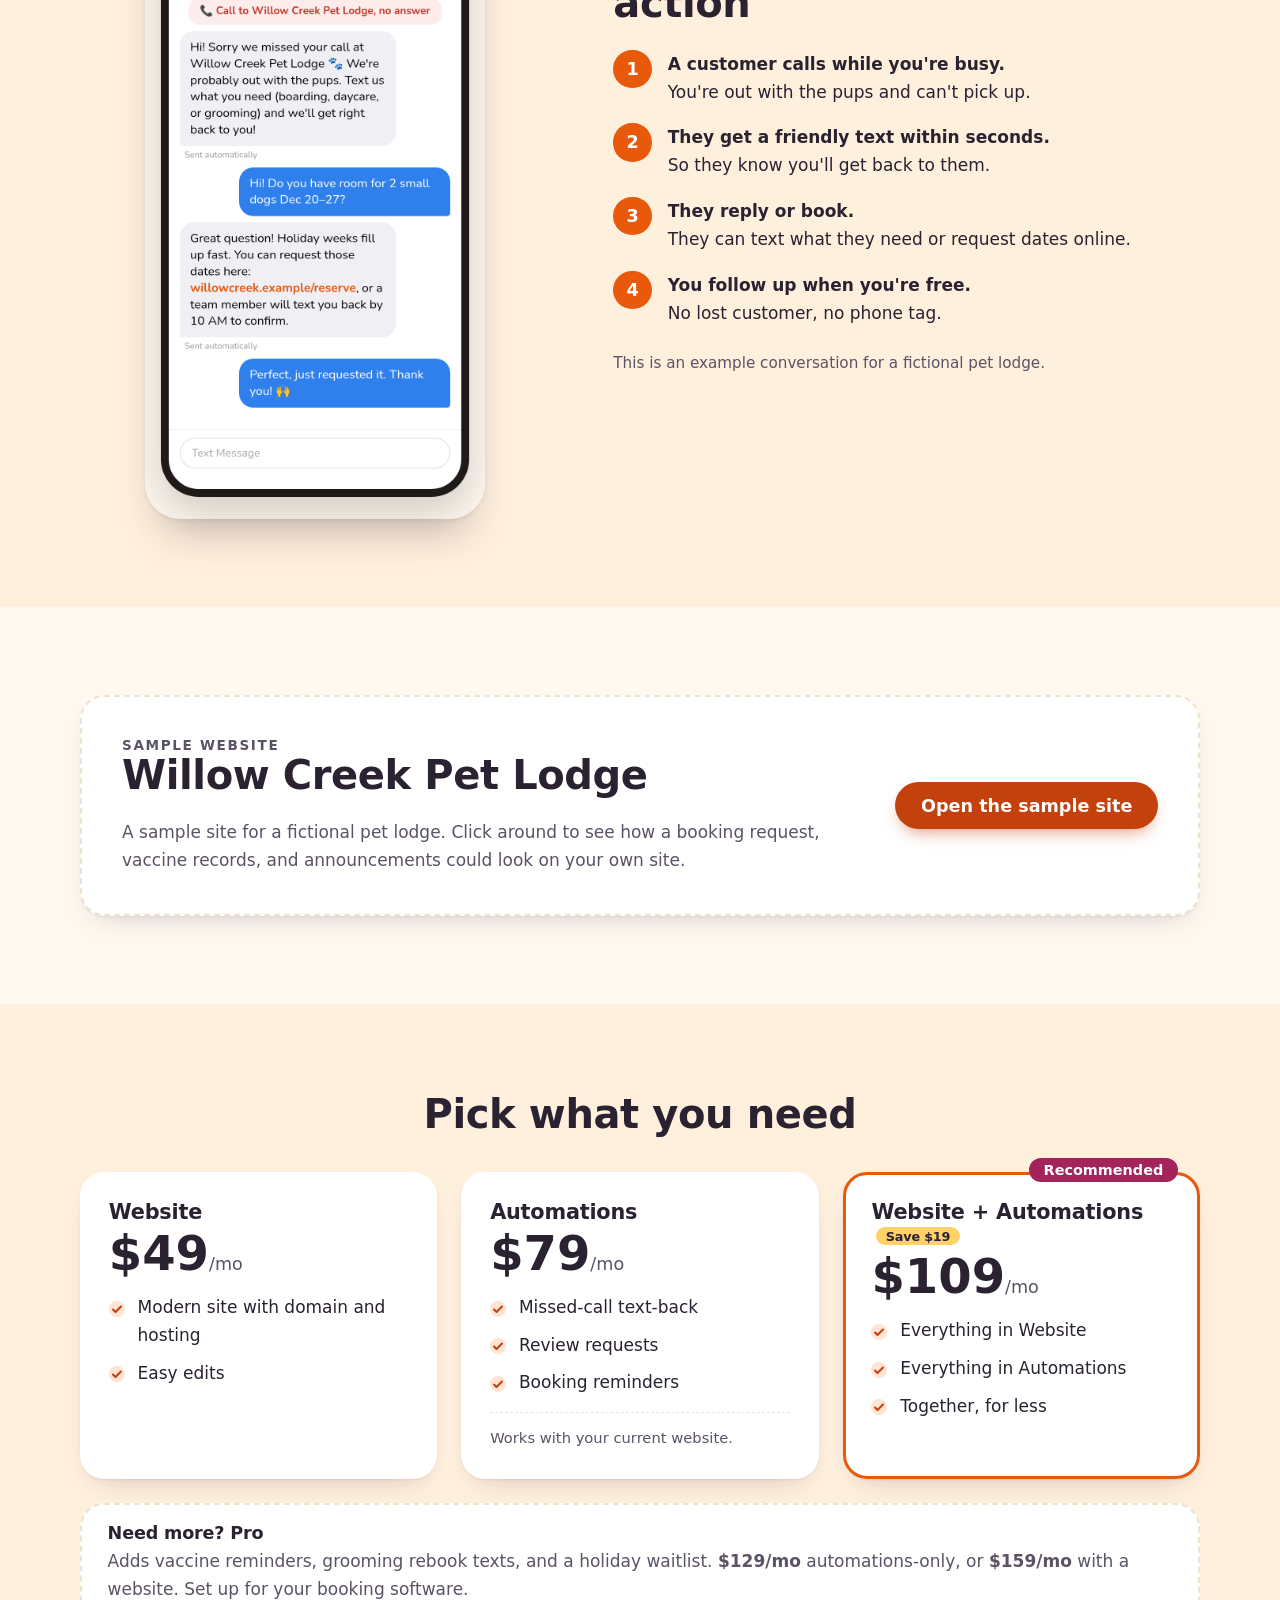
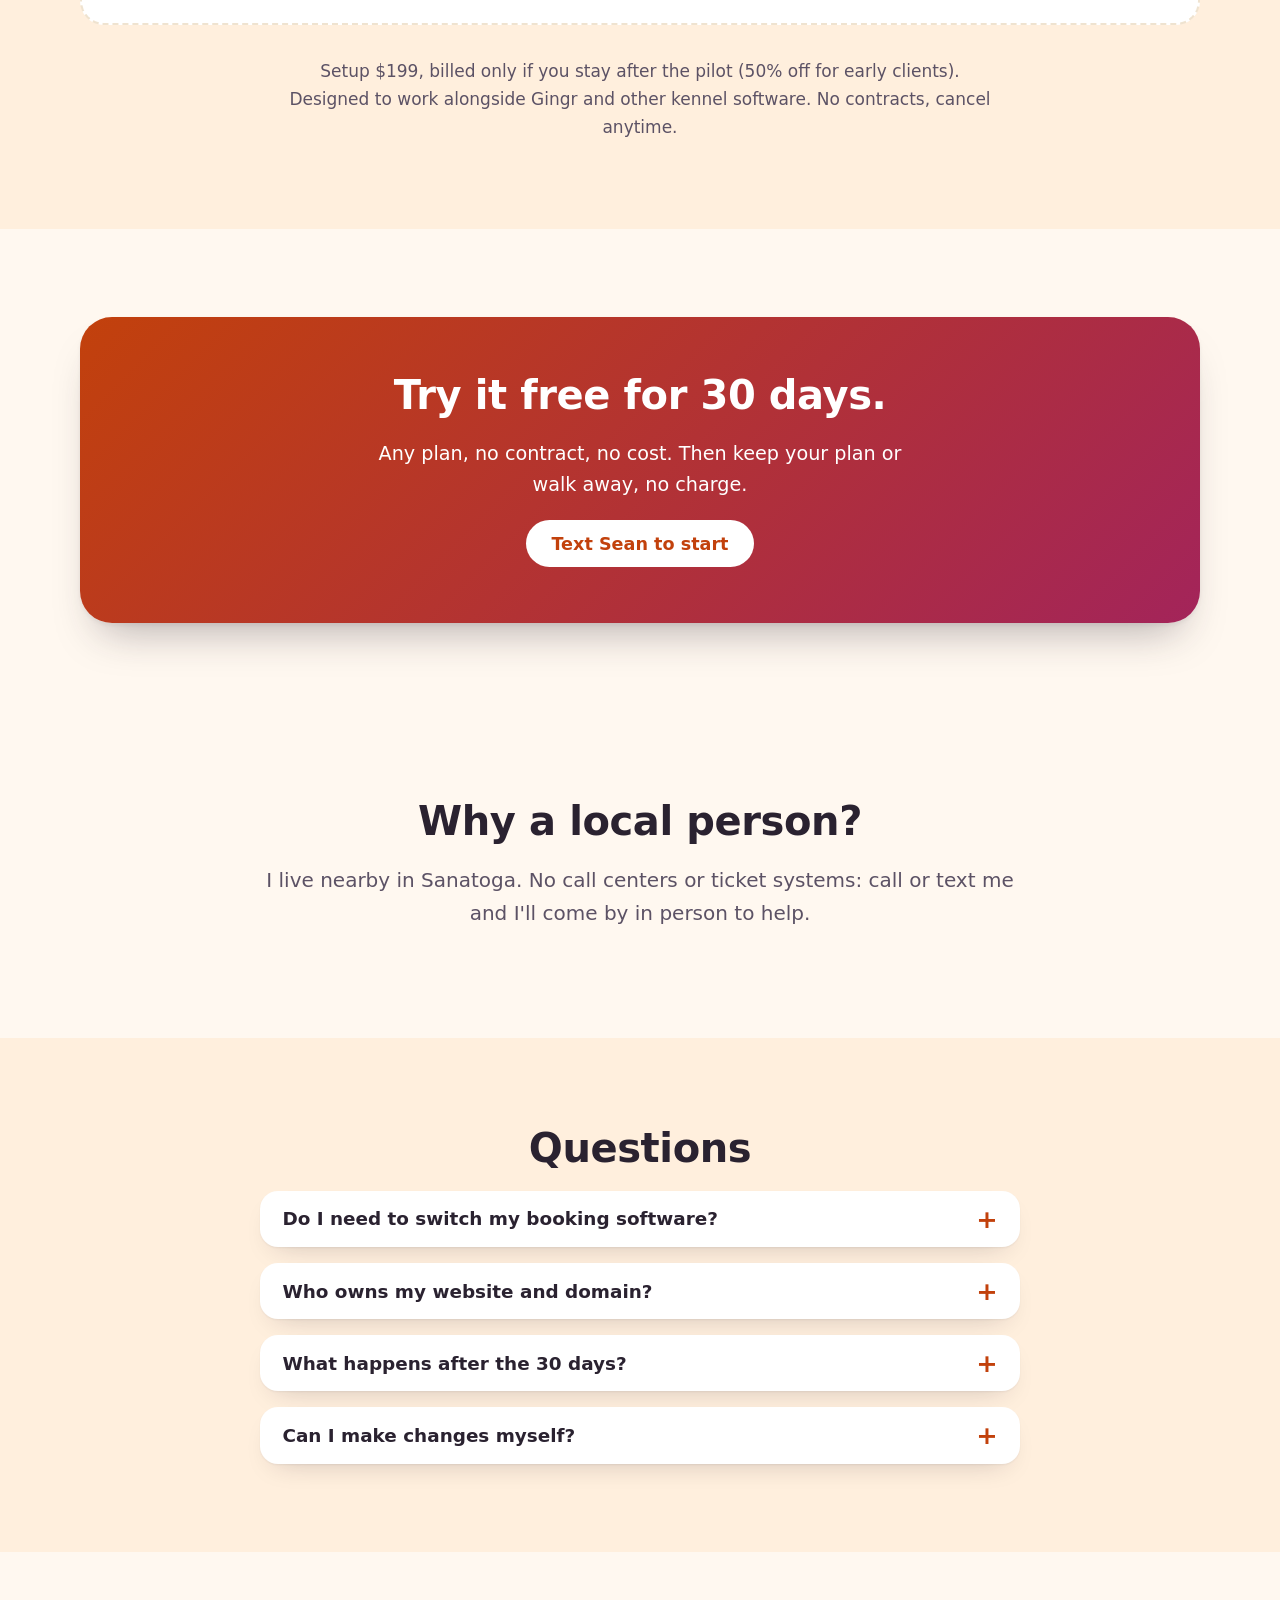
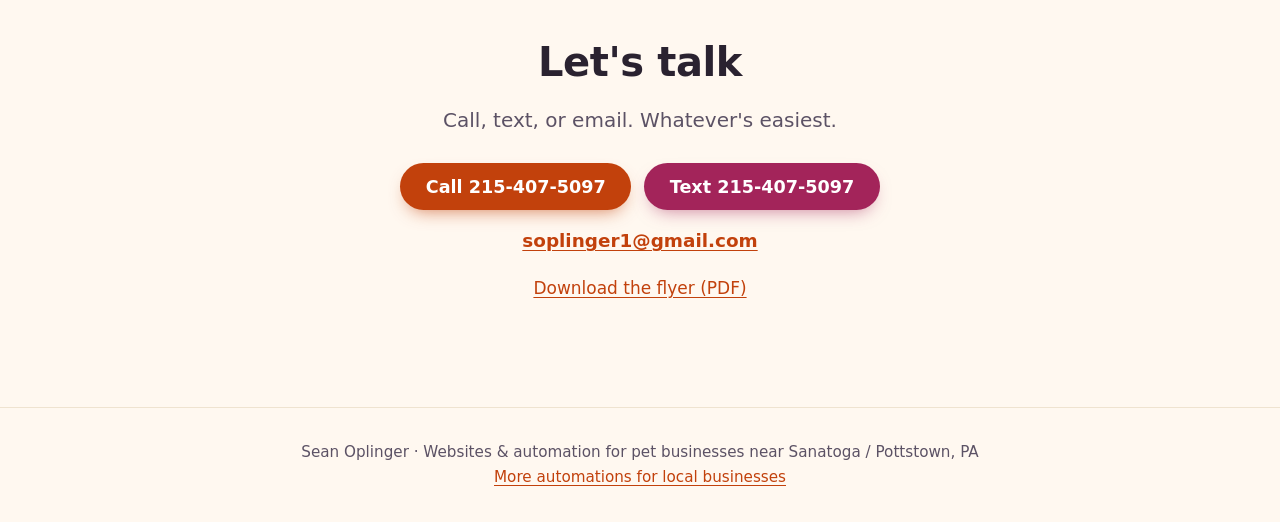
==== commit 95bb9299: "Remove Google profile tidy-up" ====
--- a/index.html
+++ b/index.html
@@ -112,7 +112,6 @@
         <ul>
           <li>Modern site with domain and hosting</li>
           <li>Easy edits</li>
-          <li>Google profile tidy-up</li>
         </ul>
       </article>
       <article class="card price reveal">
